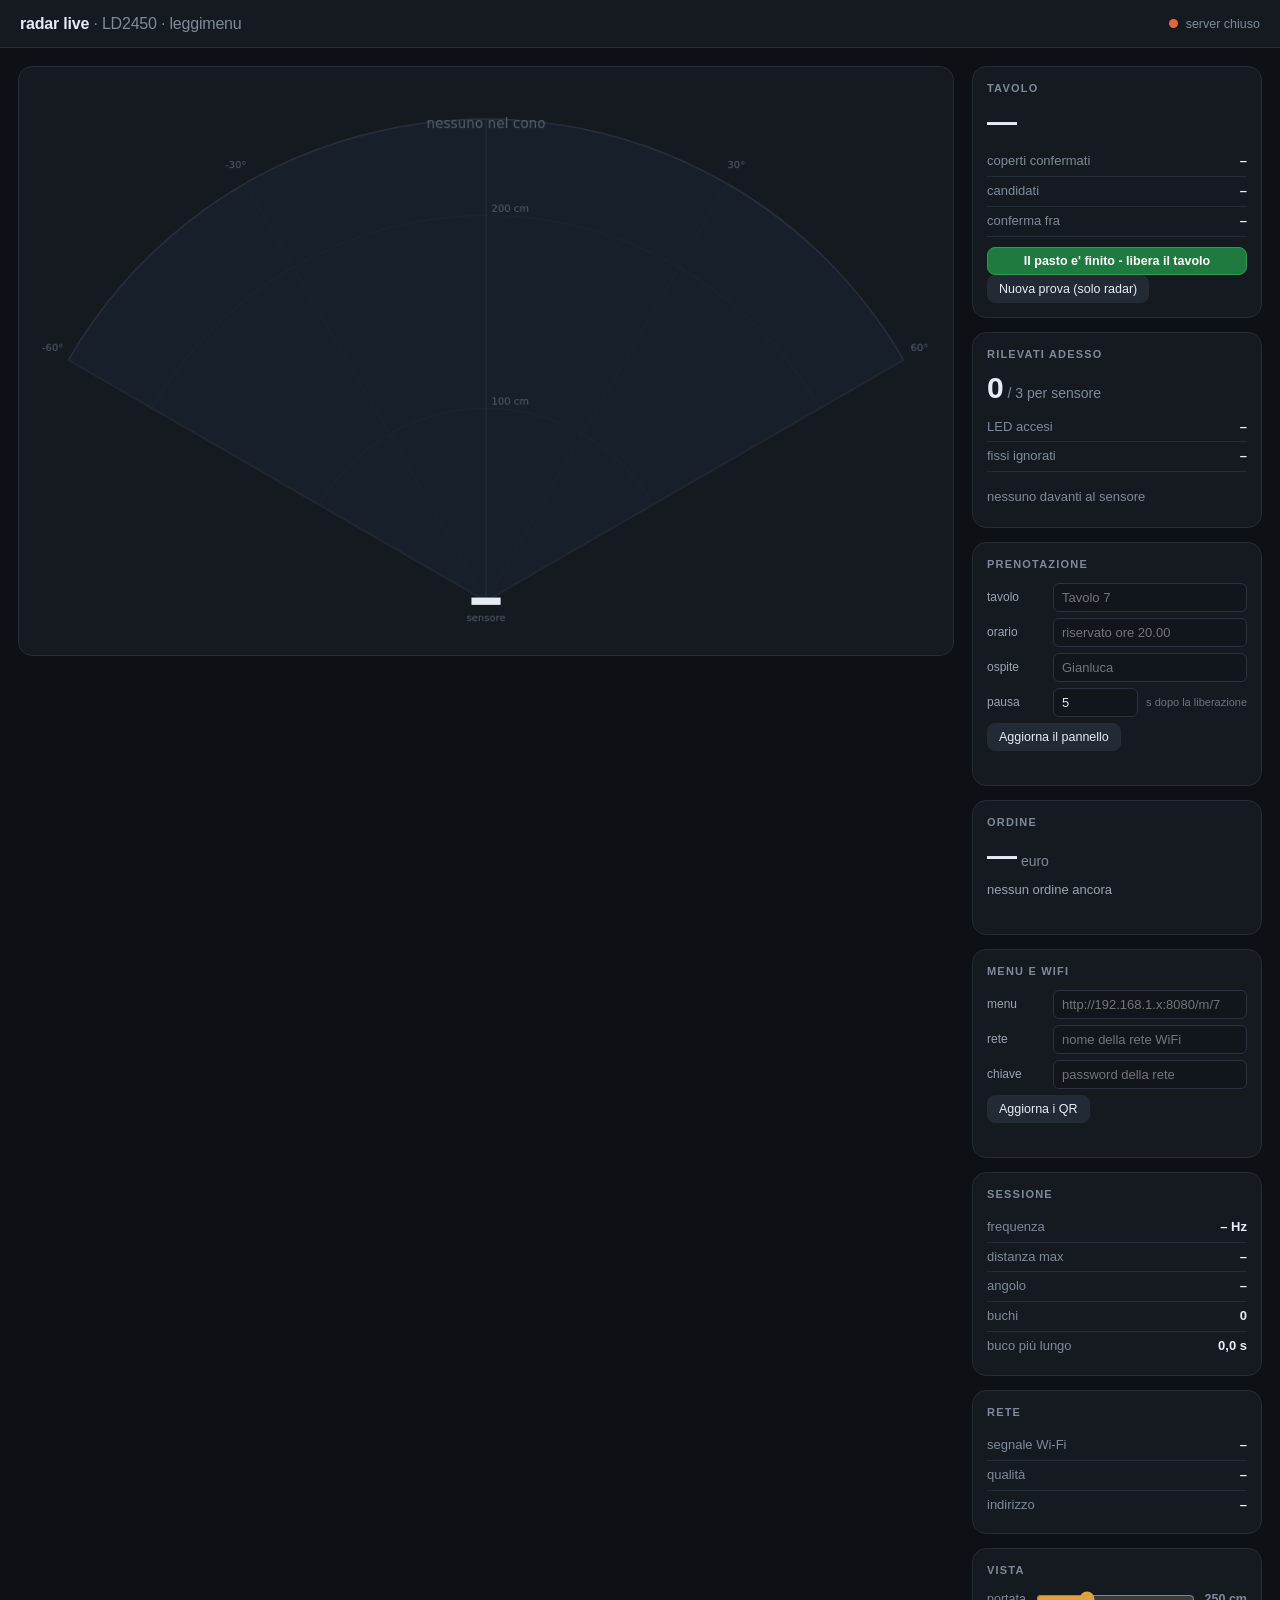
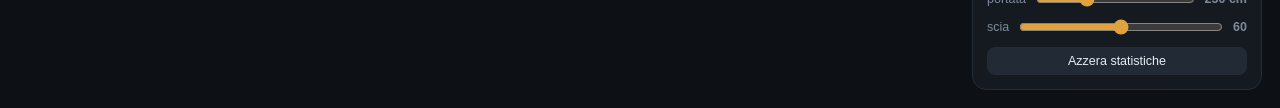
==== tools/radar_live.html @ e4150954 "Prototipo del tavolo intelligente leggimenu Il dispositivo si accorge che qualcuno si e' seduto, mos" ====
<!DOCTYPE html>
<html lang="it">
<head>
<meta charset="utf-8">
<meta name="viewport" content="width=device-width, initial-scale=1">
<title>radar live · leggimenu</title>
<style>
:root{--bg:#0d1014;--pan:#151a21;--bordo:#242c36;--txt:#e6ecf3;--dim:#7e8a99;
      --verde:#3ddc84;--ambra:#e0a23c;--rosso:#e2683c;--blu:#5b9ddb}
*{box-sizing:border-box}
body{margin:0;background:var(--bg);color:var(--txt);
  font:14px/1.45 -apple-system,BlinkMacSystemFont,"Segoe UI",Inter,sans-serif}
header{display:flex;align-items:center;justify-content:space-between;gap:16px;
  padding:12px 20px;border-bottom:1px solid var(--bordo);background:var(--pan)}
h1{margin:0;font-size:16px;font-weight:600;letter-spacing:-.2px}
h1 span{color:var(--dim);font-weight:400}
.stato{display:flex;align-items:center;gap:8px;font-size:12.5px;color:var(--dim)}
.led{width:9px;height:9px;border-radius:50%;background:var(--rosso)}
.led.on{background:var(--verde);box-shadow:0 0 0 3px rgba(61,220,132,.16)}
main{display:grid;grid-template-columns:1fr 290px;gap:18px;padding:18px;align-items:start}
@media(max-width:900px){main{grid-template-columns:1fr}}
.scena{background:var(--pan);border:1px solid var(--bordo);border-radius:14px;padding:12px}
canvas{width:100%;height:auto;display:block}
aside{display:flex;flex-direction:column;gap:14px}
.card{background:var(--pan);border:1px solid var(--bordo);border-radius:14px;padding:14px}
.card h2{margin:0 0 10px;font-size:11px;text-transform:uppercase;letter-spacing:1.2px;color:var(--dim);font-weight:600}
.big{font-size:30px;font-weight:700;font-variant-numeric:tabular-nums;line-height:1}
.big small{font-size:14px;font-weight:400;color:var(--dim)}
.riga{display:flex;justify-content:space-between;padding:5px 0;font-size:13px;border-bottom:1px solid var(--bordo)}
.riga:last-child{border:0}
.riga span{color:var(--dim)}
.riga b{font-variant-numeric:tabular-nums;font-weight:600}
.t{display:flex;align-items:center;gap:9px;padding:7px 0;font-size:13px}
.pill{width:22px;height:22px;border-radius:50%;display:grid;place-items:center;
  font-size:11px;font-weight:700;color:#0d1014;flex:none}
.p1{background:var(--verde)} .p2{background:var(--ambra)} .p3{background:var(--blu)}
.vuoto{color:var(--dim);font-size:13px;padding:6px 0}
.ctrl{display:flex;gap:8px;align-items:center;font-size:12.5px;color:var(--dim)}
.ctrl input{flex:1;accent-color:var(--ambra)}
button{background:#222a35;color:var(--txt);border:1px solid var(--bordo);
  border-radius:8px;padding:6px 11px;font-size:12.5px;cursor:pointer}
button:hover{background:#2c3644}

.libera{background:#1f7a3f;border-color:#2c9c53;color:#fff;font-weight:600;
        width:100%;margin-top:10px}
.libera:hover{background:#25924b}
.campo{display:flex;align-items:center;gap:8px;margin:6px 0}
.campo span{flex:0 0 58px;color:#9aa4b2;font-size:12px}
.campo input{flex:1;background:#11151c;border:1px solid #2a3140;border-radius:6px;
             color:#e6e9ee;padding:6px 8px;font-size:13px;font-family:inherit}
.esito{font-size:11px;color:#9aa4b2;margin-top:6px;min-height:14px}
.unita{color:#6b7280;font-size:11px;white-space:nowrap}
</style>
</head>
<body>
<header>
  <h1>radar live <span>· LD2450 · leggimenu</span></h1>
  <div class="stato"><span id="led" class="led"></span><span id="stato">in attesa del nodo…</span></div>
</header>

<div id="avviso" style="display:none;margin:16px 18px 0;padding:12px 14px;
  border-radius:10px;background:rgba(226,104,60,.14);border:1px solid var(--rosso);
  color:var(--rosso);font-size:14px"></div>

<main>
  <div class="scena"><canvas id="c" width="1000" height="620"></canvas></div>

  <aside>
    <div class="card">
      <h2>Tavolo</h2>
      <div class="big"><span id="fase">—</span></div>
      <div class="riga" style="margin-top:10px"><span>coperti confermati</span><b id="conf">–</b></div>
      <div class="riga"><span>candidati</span><b id="cand">–</b></div>
      <div class="riga"><span>conferma fra</span><b id="manca">–</b></div>
      <button id="libera" class="libera">Il pasto e' finito - libera il tavolo</button>
      <button id="reset2" class="azzera">Nuova prova (solo radar)</button>
    </div>

    <div class="card">
      <h2>Rilevati adesso</h2>
      <div class="big"><span id="n">0</span><small> / 3 per sensore</small></div>
      <div class="riga" style="margin-top:10px"><span>LED accesi</span><b id="led">–</b></div>
      <div class="riga"><span>fissi ignorati</span><b id="fissi">–</b></div>
      <div id="lista" style="margin-top:10px"></div>
    </div>

    <div class="card">
      <h2>Prenotazione</h2>
      <label class="campo"><span>tavolo</span>
        <input id="fNome" maxlength="23" placeholder="Tavolo 7"></label>
      <label class="campo"><span>orario</span>
        <input id="fOra" maxlength="27" placeholder="riservato ore 20.00"></label>
      <label class="campo"><span>ospite</span>
        <input id="fOspite" maxlength="23" placeholder="Gianluca"></label>
      <label class="campo"><span>pausa</span>
        <input id="fPausa" type="number" min="0" max="600" step="1" value="5">
        <small class="unita">s dopo la liberazione</small></label>
      <button id="salvaTavolo" class="azzera">Aggiorna il pannello</button>
      <div id="esitoTavolo" class="esito"></div>
    </div>

    <div class="card">
      <h2>Ordine</h2>
      <div class="big"><span id="ordTot">&mdash;</span><small> euro</small></div>
      <div id="ordRighe" style="margin-top:10px;color:#9aa4b2;font-size:13px">
        nessun ordine ancora</div>
      <div class="esito" id="ordQuando"></div>
    </div>

    <div class="card">
      <h2>Menu e WiFi</h2>
      <label class="campo"><span>menu</span>
        <input id="fUrl" maxlength="63" placeholder="http://192.168.1.x:8080/m/7"></label>
      <label class="campo"><span>rete</span>
        <input id="fSsid" maxlength="31" placeholder="nome della rete WiFi"></label>
      <label class="campo"><span>chiave</span>
        <input id="fPwd" type="password" maxlength="31" placeholder="password della rete"></label>
      <button id="salvaQr" class="azzera">Aggiorna i QR</button>
      <div id="esitoQr" class="esito"></div>
    </div>

    <div class="card">
      <h2>Sessione</h2>
      <div class="riga"><span>frequenza</span><b id="hz">– Hz</b></div>
      <div class="riga"><span>distanza max</span><b id="dmax">–</b></div>
      <div class="riga"><span>angolo</span><b id="arange">–</b></div>
      <div class="riga"><span>buchi</span><b id="buchi">0</b></div>
      <div class="riga"><span>buco più lungo</span><b id="buco">0,0 s</b></div>
    </div>

    <div class="card">
      <h2>Rete</h2>
      <div class="riga"><span>segnale Wi-Fi</span><b id="rssi">–</b></div>
      <div class="riga"><span>qualità</span><b id="qual">–</b></div>
      <div class="riga"><span>indirizzo</span><b id="ip">–</b></div>
    </div>

    <div class="card">
      <h2>Vista</h2>
      <label class="ctrl">portata
        <input id="range" type="range" min="100" max="600" step="50" value="250">
        <b id="rval">250 cm</b>
      </label>
      <label class="ctrl" style="margin-top:8px">scia
        <input id="scia" type="range" min="0" max="120" step="10" value="60">
        <b id="sval">60</b>
      </label>
      <button id="reset" style="margin-top:10px;width:100%">Azzera statistiche</button>
    </div>
  </aside>
</main>

<script>
const cv=document.getElementById('c'), ctx=cv.getContext('2d');
const COLORI=['#3ddc84','#e0a23c','#5b9ddb'];
let portata=250, maxScia=60;
let scie=[[],[],[]], attuali=[], nAttuali=0, radarMuto=false;
let ultimoFrame=0, fermo=false;
let stat={frame:0, t0:0, dmax:0, amin:null, amax:null, buchi:0, buco:0, vuotoDa:null};

const $=id=>document.getElementById(id);
$('range').oninput=e=>{portata=+e.target.value; $('rval').textContent=portata+' cm';};
$('scia').oninput=e=>{maxScia=+e.target.value; $('sval').textContent=maxScia;};
function azzeraNodo(){
  // sulla pagina servita dal nodo chiamo il suo /reset; su quella via cavo
  // il server inoltra una 'R' sulla seriale. Provo entrambe.
  fetch('/reset').catch(()=>{});
  fetch('/api/reset',{method:'POST'}).catch(()=>{});
}
document.getElementById('reset2').onclick=()=>{ azzeraNodo(); document.getElementById('reset').click(); };

// Precompilo l'indirizzo del menu con l'IP vero di questo Mac: scritto a mano
// si sbaglia, e un QR che punta a 127.0.0.1 dal telefono non apre niente.
fetch('/api/rete').then(r=>r.json()).then(d=>{
  if(!fUrl.value) fUrl.value = `http://${d.ip}:${d.porta}/m/7`;
}).catch(()=>{});

document.getElementById('salvaQr').onclick=async()=>{
  const esito=document.getElementById('esitoQr');
  esito.textContent='mando...';
  try{
    const r=await fetch('/api/qr',{method:'POST',
      headers:{'Content-Type':'application/json'},
      body:JSON.stringify({url:fUrl.value, ssid:fSsid.value, password:fPwd.value})});
    const d=await r.json();
    esito.textContent = d.ok ? 'mandato - il pannello si ridisegna fra qualche secondo'
                             : ('non riuscito: '+(d.motivo||'?'));
  }catch(e){ esito.textContent='non riuscito: '+e; }
};

document.getElementById('libera').onclick=()=>{
  fetch('/api/libera',{method:'POST'}).catch(()=>{});
  document.getElementById('reset').click();          // pulisco anche la vista
};

document.getElementById('salvaTavolo').onclick=async()=>{
  const esito=document.getElementById('esitoTavolo');
  const corpo={nome:fNome.value, orario:fOra.value, ospite:fOspite.value};
  esito.textContent='mando...';
  try{
    const r=await fetch('/api/tavolo',{method:'POST',
      headers:{'Content-Type':'application/json'}, body:JSON.stringify(corpo)});
    const pz=await fetch('/api/pausa',{method:'POST',
      headers:{'Content-Type':'application/json'},
      body:JSON.stringify({secondi:Number(fPausa.value)})});
    await pz.json();
    const d=await r.json();
    // L'e-ink ci mette qualche secondo: lo dico, altrimenti sembra rotto.
    esito.textContent = d.ok ? 'mandato - il pannello si ridisegna fra qualche secondo'
                             : ('non riuscito: '+(d.motivo||'?'));
  }catch(e){ esito.textContent='non riuscito: '+e; }
};
$('reset').onclick=()=>{stat={frame:0,t0:performance.now(),dmax:0,amin:null,amax:null,buchi:0,buco:0,vuotoDa:null};scie=[[],[],[]];aggiornaPannello();};

/* ---------- disegno ---------- */
function proietta(x,y,W,H){
  const ox=W/2, oy=H-46, scala=(H-90)/portata;
  return [ox + x*scala, oy - y*scala];
}
function disegna(){
  const W=cv.width, H=cv.height;
  ctx.clearRect(0,0,W,H);
  const ox=W/2, oy=H-46, scala=(H-90)/portata;

  // cono ±60°
  ctx.save();
  ctx.beginPath(); ctx.moveTo(ox,oy);
  ctx.arc(ox,oy,portata*scala,-Math.PI/2-Math.PI/3,-Math.PI/2+Math.PI/3);
  ctx.closePath();
  ctx.fillStyle='rgba(91,157,219,.05)'; ctx.fill();
  ctx.strokeStyle='#2a3340'; ctx.lineWidth=1.5; ctx.stroke();
  ctx.restore();

  // anelli di distanza
  ctx.strokeStyle='#1e2630'; ctx.fillStyle='#55606e'; ctx.font='11px system-ui';
  const passo = portata<=200?50:100;
  for(let r=passo;r<=portata;r+=passo){
    ctx.beginPath();
    ctx.arc(ox,oy,r*scala,-Math.PI/2-Math.PI/3,-Math.PI/2+Math.PI/3);
    ctx.stroke();
    ctx.fillText(r+' cm', ox+6, oy-r*scala-4);
  }
  // raggi ogni 30°
  for(const a of [-60,-30,0,30,60]){
    const rad=(a-90)*Math.PI/180;
    ctx.beginPath(); ctx.moveTo(ox,oy);
    ctx.lineTo(ox+Math.cos(rad)*portata*scala, oy+Math.sin(rad)*portata*scala);
    ctx.strokeStyle = a===0?'#28323e':'#1c242e'; ctx.stroke();
    if(a!==0){
      const lx=ox+Math.cos(rad)*(portata*scala+20), ly=oy+Math.sin(rad)*(portata*scala+20);
      ctx.fillStyle='#55606e'; ctx.textAlign='center';
      ctx.fillText(a+'°', lx, ly); ctx.textAlign='left';
    }
  }

  // sensore
  ctx.fillStyle='#e6ecf3';
  ctx.fillRect(ox-16,oy-4,32,8);
  ctx.fillStyle='#55606e'; ctx.textAlign='center';
  ctx.fillText('sensore', ox, oy+22); ctx.textAlign='left';

  // scie
  scie.forEach((s,i)=>{
    s.forEach((p,k)=>{
      const [px,py]=proietta(p.x,p.y,W,H);
      ctx.globalAlpha=(k+1)/s.length*0.5;
      ctx.fillStyle=COLORI[i];
      ctx.beginPath(); ctx.arc(px,py,3,0,7); ctx.fill();
    });
  });
  ctx.globalAlpha=1;

  // bersagli attuali: sbiaditi se i dati sono fermi
  ctx.globalAlpha = fermo ? 0.25 : 1;
  attuali.forEach((t,i)=>{
    const c=COLORI[(t.id-1)%3];
    const [px,py]=proietta(t.x,t.y,W,H);
    ctx.beginPath(); ctx.arc(px,py,26,0,7);
    ctx.fillStyle=c+'22'; ctx.fill();
    ctx.beginPath(); ctx.arc(px,py,10,0,7);
    ctx.fillStyle=c; ctx.fill();
    ctx.fillStyle='#0d1014'; ctx.font='bold 12px system-ui'; ctx.textAlign='center';
    ctx.fillText(t.id, px, py+4);
    ctx.fillStyle=c; ctx.font='12px system-ui';
    ctx.fillText(Math.round(t.dist)+' cm · '+t.ang+'°', px, py-34);
    ctx.textAlign='left';
  });

  ctx.globalAlpha=1;
  if(fermo){
    ctx.fillStyle='#e2683c'; ctx.font='bold 16px system-ui'; ctx.textAlign='center';
    ctx.fillText('DATI FERMI - connessione caduta', W/2, 54); ctx.textAlign='left';
  } else if(!attuali.length){
    ctx.fillStyle='#55606e'; ctx.font='15px system-ui'; ctx.textAlign='center';
    ctx.fillText('nessuno nel cono', W/2, 54); ctx.textAlign='left';
  }
  requestAnimationFrame(disegna);
}
requestAnimationFrame(disegna);

/* ---------- pannello ---------- */
function aggiornaPannello(){
  $('n').textContent=nAttuali;
  const el=$('lista');
  if(!attuali.length){ el.innerHTML='<div class="vuoto">nessuno davanti al sensore</div>'; }
  else el.innerHTML=attuali.map(t=>
    `<div class="t"><span class="pill p${t.id}">${t.id}</span>
     <b>${Math.round(t.dist)} cm</b><span>${t.ang}°</span>
     <span style="margin-left:auto">${t.v} cm/s</span></div>`).join('');

  const sec=(performance.now()-stat.t0)/1000;
  $('hz').textContent = sec>1 ? (stat.frame/sec).toFixed(1)+' Hz' : '– Hz';
  $('dmax').textContent = stat.dmax ? Math.round(stat.dmax)+' cm' : '–';
  $('arange').textContent = stat.amin===null ? '–'
    : `${stat.amin.toFixed(0)}° … ${stat.amax.toFixed(0)}°`;
  $('buchi').textContent = stat.buchi;
  $('buco').textContent = stat.buco.toFixed(1).replace('.',',')+' s';
}
aggiornaPannello();

/* ---------- websocket ---------- */
function connetti(){
  const ws=new WebSocket(`ws://${location.host}/ws`);
  ws.onopen=()=>{
    if(!stat.t0) stat.t0=performance.now();
    $('led').classList.add('on');
    $('stato').textContent='collegato al nodo';
  };
  ws.onclose=()=>{ $('led').classList.remove('on'); $('stato').textContent='server chiuso'; setTimeout(connetti,1500); };
  ws.onmessage=ev=>{
    const m=JSON.parse(ev.data);
    if(m.tipo==='stato'){
      $('led').classList.toggle('on', m.collegato);
      $('stato').textContent = m.collegato ? ('nodo su '+(m.porta||'seriale')) : 'nodo non collegato';
      return;
    }
    if(m.tipo==='ordine'){
      const tot=m.righe.reduce((s,r)=>s+r.qta*(r.prezzo||0),0);
      document.getElementById('ordTot').textContent=tot;
      document.getElementById('ordRighe').innerHTML =
        m.righe.map(r=>`${r.qta}&times; ${r.nome}`).join('<br>');
      document.getElementById('ordQuando').textContent =
        'tavolo '+m.tavolo+' &middot; '+m.quando;
      return;
    }
    if(m.tipo==='scansione'){
      const e=document.getElementById('esitoQr');
      e.textContent='QR inquadrato ('+(m.primo?'WiFi proposto':'gia\' proposto')+
                    ') - '+new Date().toLocaleTimeString();
      return;
    }
    if(m.tipo==='pausa'){
      // arriva dal nodo: e' il valore davvero in uso, non quello che ho digitato
      document.getElementById('fPausa').value = m.secondi;
      return;
    }
    if(m.tipo==='fissi'){
      document.getElementById('fissi').textContent =
        m.taratura ? m.n+' (taratura…)' : m.n;
      return;
    }
    if(m.tipo==='luce'){
      // e' quello che il firmware CREDE di aver acceso: se qui c'e' un numero
      // ma la striscia resta spenta, il problema e' nel cablaggio.
      document.getElementById('led').textContent = m.led;
      return;
    }
    if(m.tipo==='diagnosi'){
      // Il nodo parla ma dal radar arrivano 0 byte: e' il cablaggio.
      // L'avviso resta FISSO in cima: prima lo scrivevo nel riquadro dei
      // bersagli, che ogni frame riscriveva, e lampeggiava illeggibile.
      // Il contatore cumulativo NON torna a zero quando il cavo si stacca:
      // resta fermo sul totale. Quindi mi fido del flag calcolato dal nodo
      // sul tempo trascorso dall'ultimo frame, non del valore assoluto.
      radarMuto = (m.radar===false) || (m.radar===undefined && m.byte===0);
      if(m.rssi!==undefined && m.rssi!==0){
        $('rssi').textContent = m.rssi + ' dBm';
        // sotto i -75 dBm le disconnessioni diventano frequenti
        const q = m.rssi>=-50 ? ['ottimo','var(--verde)']
                : m.rssi>=-60 ? ['buono','var(--verde)']
                : m.rssi>=-70 ? ['accettabile','var(--ambra)']
                : m.rssi>=-80 ? ['debole','var(--ambra)']
                :               ['al limite','var(--rosso)'];
        $('qual').textContent = q[0];
        $('qual').style.color = q[1];
        $('rssi').style.color = q[1];
      }
      if(m.ip) $('ip').textContent = m.ip;
      const a=$('avviso');
      if(radarMuto){
        a.style.display='block';
        a.textContent='RADAR ASSENTE — il nodo funziona ma il sensore non risponde da '+
                      'qualche secondo. Controlla i tre fili: 3V3, GND e IO40 '+
                      'sul connettore GPIO_D.';
        $('led').classList.remove('on');
        $('stato').textContent='radar muto';
      } else {
        a.style.display='none';
      }
      return;
    }
    if(m.tipo!=='frame') return;
    ultimoFrame=performance.now();
    if(m.fase){
      const et={vuoto:'tavolo libero',arrivo:'si accomodano…',stabile:'confermato'}[m.fase]||m.fase;
      $('fase').textContent=et;
      $('fase').style.color = m.fase==='stabile' ? 'var(--verde)'
                            : m.fase==='arrivo'  ? 'var(--ambra)' : 'var(--dim)';
      $('conf').textContent = m.confermati>0 ? m.confermati : '–';
      $('cand').textContent = m.candidati>0 ? m.candidati : '–';
      $('manca').textContent = m.fase==='arrivo' ? m.manca.toFixed(1)+' s' : '–';
    }
    if(fermo){ fermo=false; $('avviso').style.display='none'; }
    if(!radarMuto){
      $('led').classList.add('on');
      $('stato').textContent='nodo attivo';
    }
    attuali=m.bersagli; nAttuali=m.n;
    stat.frame++;
    if(!stat.t0) stat.t0=performance.now();

    if(m.n===0){ if(stat.vuotoDa===null) stat.vuotoDa=performance.now(); }
    else if(stat.vuotoDa!==null){
      const d=(performance.now()-stat.vuotoDa)/1000;
      stat.buchi++; if(d>stat.buco) stat.buco=d; stat.vuotoDa=null;
    }
    for(const t of m.bersagli){
      if(t.dist>stat.dmax) stat.dmax=t.dist;
      if(stat.amin===null||t.ang<stat.amin) stat.amin=t.ang;
      if(stat.amax===null||t.ang>stat.amax) stat.amax=t.ang;
      const i=(t.id-1)%3;
      scie[i].push({x:t.x,y:t.y});
      while(scie[i].length>maxScia) scie[i].shift();
    }
    if(m.n===0) scie=[[],[],[]];
    aggiornaPannello();
  };
}
connetti();

// Se smettono di arrivare frame, la pagina continuerebbe a disegnare per sempre
// l'ultima posizione: sembra un radar che "si blocca" mentre in realta' e' la
// connessione caduta. Qui lo dico esplicitamente invece di mentire.
setInterval(()=>{
  if(!ultimoFrame) return;
  const eta=(performance.now()-ultimoFrame)/1000;
  if(eta>2 && !fermo && !radarMuto){
    fermo=true;
    const a=$('avviso');
    a.style.display='block';
    a.textContent='Dati fermi da '+eta.toFixed(0)+'s: la connessione col nodo e\' caduta. '+
                  'Quello che vedi e\' l\'ultima posizione ricevuta, non la realta\'.';
    $('led').classList.remove('on');
    $('stato').textContent='dati fermi';
  } else if(fermo){
    $('avviso').textContent='Dati fermi da '+eta.toFixed(0)+'s: connessione col nodo caduta.';
  }
}, 1000);
</script>
</body>
</html>
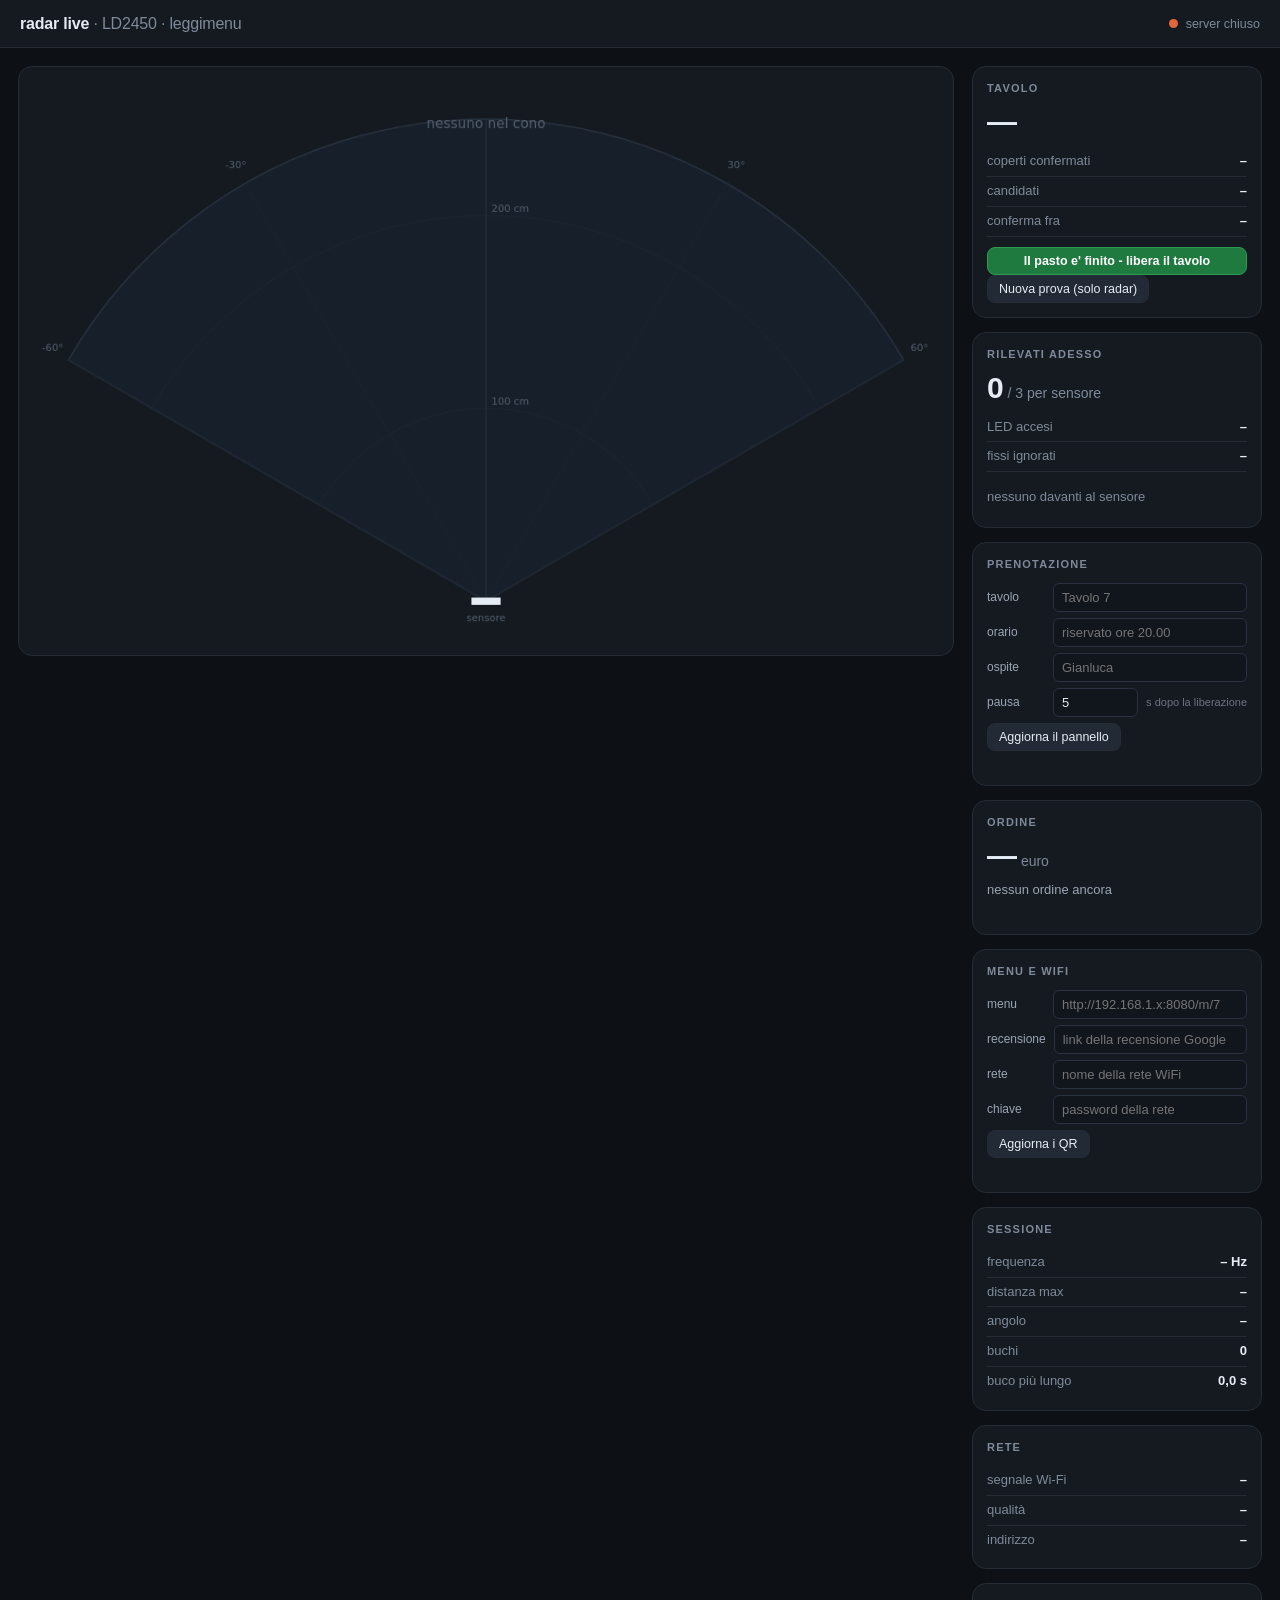
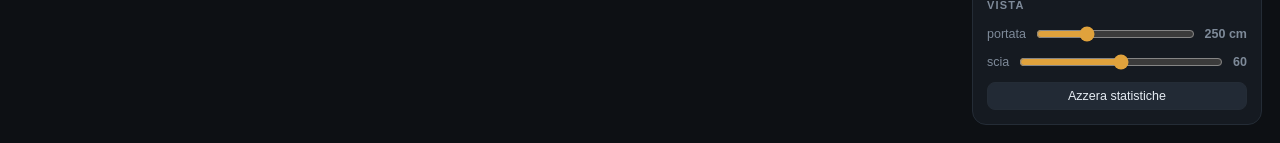
==== commit 08fa5c11: "La seconda offerta di fila adesso compare Il pannello decideva se ridisegnare confrontando il numero" ====
--- a/tools/radar_live.html
+++ b/tools/radar_live.html
@@ -111,6 +111,8 @@
       <h2>Menu e WiFi</h2>
       <label class="campo"><span>menu</span>
         <input id="fUrl" maxlength="63" placeholder="http://192.168.1.x:8080/m/7"></label>
+      <label class="campo"><span>recensione</span>
+        <input id="fRec" maxlength="63" placeholder="link della recensione Google"></label>
       <label class="campo"><span>rete</span>
         <input id="fSsid" maxlength="31" placeholder="nome della rete WiFi"></label>
       <label class="campo"><span>chiave</span>
@@ -173,6 +175,13 @@
 // si sbaglia, e un QR che punta a 127.0.0.1 dal telefono non apre niente.
 fetch('/api/rete').then(r=>r.json()).then(d=>{
   if(!fUrl.value) fUrl.value = `http://${d.ip}:${d.porta}/m/7`;
+  const e=document.getElementById('esitoQr');
+  if(d.nome) e.innerHTML =
+    `oppure <a href="#" id="usaNome" style="color:#5b8def">http://${d.nome}:${d.porta}/m/7</a>` +
+    ` &mdash; non cambia se il router riassegna gli indirizzi`;
+  const a=document.getElementById('usaNome');
+  if(a) a.onclick=ev=>{ ev.preventDefault();
+    fUrl.value=`http://${d.nome}:${d.porta}/m/7`; e.textContent='premi Aggiorna i QR'; };
 }).catch(()=>{});
 
 document.getElementById('salvaQr').onclick=async()=>{
@@ -181,7 +190,8 @@
   try{
     const r=await fetch('/api/qr',{method:'POST',
       headers:{'Content-Type':'application/json'},
-      body:JSON.stringify({url:fUrl.value, ssid:fSsid.value, password:fPwd.value})});
+      body:JSON.stringify({url:fUrl.value, recensione:fRec.value,
+                           ssid:fSsid.value, password:fPwd.value})});
     const d=await r.json();
     esito.textContent = d.ok ? 'mandato - il pannello si ridisegna fra qualche secondo'
                              : ('non riuscito: '+(d.motivo||'?'));
@@ -320,7 +330,9 @@
 
 /* ---------- websocket ---------- */
 function connetti(){
-  const ws=new WebSocket(`ws://${location.host}/ws`);
+  // wss: quando la pagina arriva da https il browser rifiuta un canale
+  // in chiaro, e lo fa senza dire niente - la pagina resta li' muta.
+  const ws=new WebSocket(`${location.protocol==='https:'?'wss':'ws'}://${location.host}/ws`);
   ws.onopen=()=>{
     if(!stat.t0) stat.t0=performance.now();
     $('led').classList.add('on');
